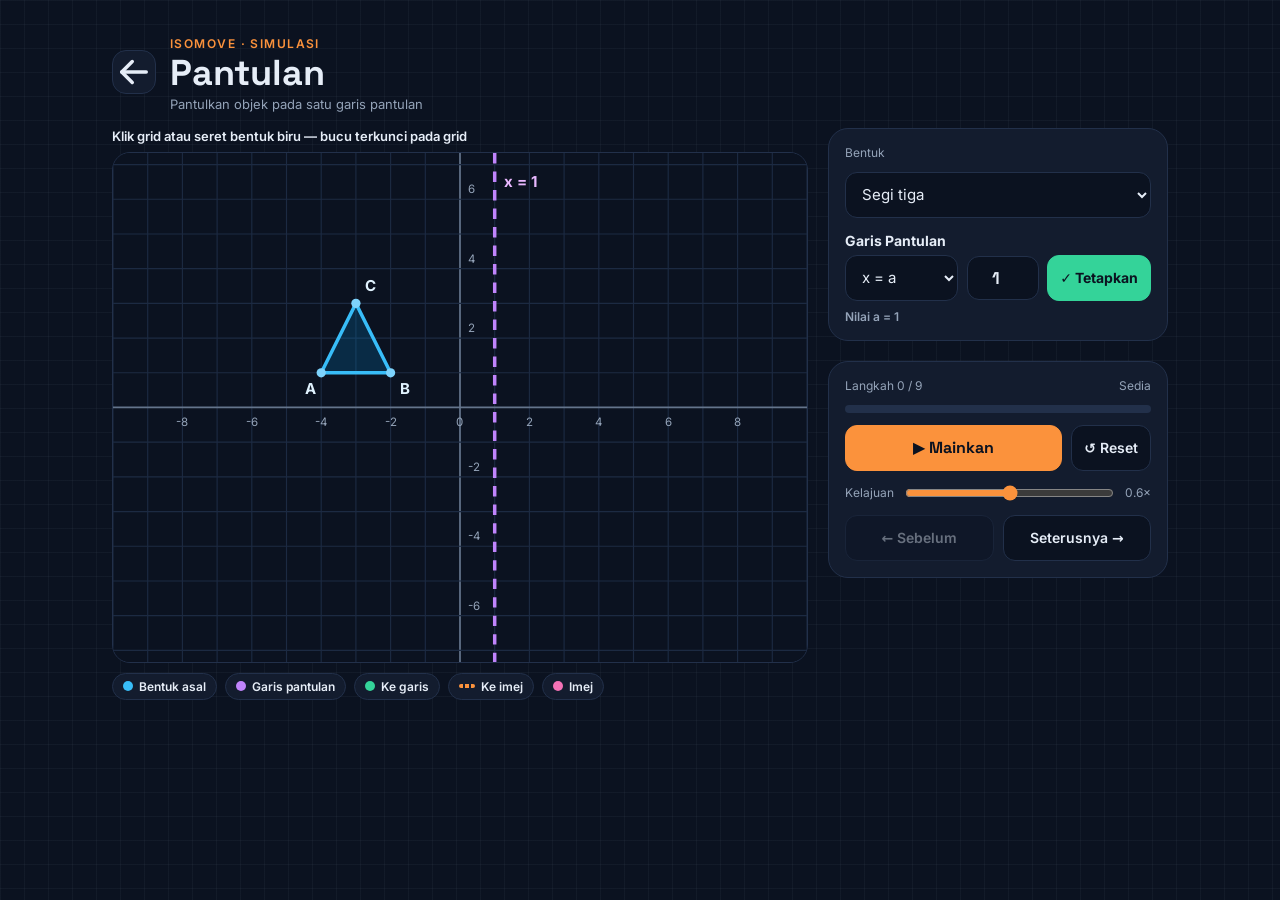
==== simulasi/pantulan.html @ 5b227b2c "Buang kotak penerangan, koordinat dan Ingat dalam ketiga-tiga simulasi Co-Authored-By: Claude Opus 5" ====
<!doctype html>
<html lang="ms">
<head>
<meta charset="utf-8">
<meta name="viewport" content="width=device-width, initial-scale=1, viewport-fit=cover">
<title>Simulasi Pantulan · ISOMOVE</title>
<meta name="theme-color" content="#0B1220">
<link rel="manifest" href="../manifest.json">
<link rel="icon" href="../favicon.svg" type="image/svg+xml">
<link rel="apple-touch-icon" href="../icons/apple-touch-icon.png">
<style>
@font-face{font-family:'Inter';font-weight:400;font-display:swap;src:url('../fonts/inter-latin-400-normal.woff2') format('woff2')}
@font-face{font-family:'Inter';font-weight:600;font-display:swap;src:url('../fonts/inter-latin-600-normal.woff2') format('woff2')}
@font-face{font-family:'Inter';font-weight:700;font-display:swap;src:url('../fonts/inter-latin-700-normal.woff2') format('woff2')}
@font-face{font-family:'Space Grotesk';font-weight:700;font-display:swap;src:url('../fonts/space-grotesk-latin-700-normal.woff2') format('woff2')}
:root{--bg:#0B1220;--surface:#131C2E;--border:#22304A;--text:#E6EDF7;--muted:#94A3B8;--accent:#FB923C;--green:#34D399;--orange:#FB923C;--pink:#F472B6;--amber:#FBBF24;--head:'Space Grotesk',system-ui,sans-serif}
*{box-sizing:border-box}
html,body{margin:0}
body{background-color:var(--bg);background-image:linear-gradient(rgba(148,163,184,.06) 1px,transparent 1px),linear-gradient(90deg,rgba(148,163,184,.06) 1px,transparent 1px);background-size:24px 24px;color:var(--text);font-family:'Inter',system-ui,sans-serif;-webkit-font-smoothing:antialiased;-webkit-tap-highlight-color:transparent}
:focus-visible{outline:3px solid var(--accent);outline-offset:2px}
.wrap{max-width:1120px;margin:0 auto;padding:20px 16px calc(28px + env(safe-area-inset-bottom,0px))}
.top{display:flex;align-items:center;gap:14px;margin-bottom:16px}
.back{flex:none;width:44px;height:44px;border-radius:14px;display:flex;align-items:center;justify-content:center;background:var(--surface);border:1px solid var(--border);color:var(--text)}
.back:hover{border-color:var(--muted)}
.eyebrow{font-size:12px;font-weight:600;letter-spacing:.12em;text-transform:uppercase;color:var(--accent)}
.top h1{margin:2px 0 0;font-family:var(--head);font-size:28px;line-height:1.1}
.top p{margin:2px 0 0;font-size:13px;color:var(--muted)}
.grid{display:grid;grid-template-columns:minmax(0,1fr);grid-template-areas:"controls" "canvas" "player";gap:14px}
.a-controls{grid-area:controls}.a-canvas{grid-area:canvas}.a-player{grid-area:player}
.panel{border:1px solid var(--border);background:var(--surface);padding:16px;border-radius:20px}
.row{display:flex;align-items:center;gap:9px}
label,.muted{font-size:12px;color:var(--muted)}
.title{font-size:14px;font-weight:700;color:var(--text)}
select,input[type=number]{background:var(--bg);color:var(--text);border:1px solid var(--border);border-radius:12px;padding:10px 12px;font:inherit;font-size:15px}
select{width:100%;margin-top:6px;min-height:46px}
input[type=number]{width:78px;min-height:44px;font-family:var(--head);font-weight:700;font-size:17px;text-align:center}
select:focus,input:focus{border-color:var(--accent);outline:none}
button{border:1px solid var(--border);border-radius:12px;padding:10px 12px;min-height:46px;background:var(--bg);color:var(--text);font:inherit;font-weight:600;font-size:14px;cursor:pointer}
button:hover:not(:disabled){border-color:var(--muted)}
button:disabled{opacity:.4;cursor:not-allowed}
.bracket{height:100px;width:12px;border:3px solid var(--accent)}
.bl{border-right:0;border-radius:8px 0 0 8px}.br{border-left:0;border-radius:0 8px 8px 0}
.hint{font-size:13px;font-weight:600;margin:0 0 8px}
svg{display:block;width:100%;height:auto;touch-action:none;font-family:'Inter',sans-serif}#rays{transition:opacity .6s ease}.canvasbox{border:1px solid var(--border);border-radius:18px;overflow:hidden;background:var(--bg)}
canvas{width:100%;height:auto;display:block;touch-action:none;cursor:crosshair}
.legend{display:flex;gap:8px;flex-wrap:wrap;margin-top:10px;font-size:12px;font-weight:600}
.legend span{display:inline-flex;align-items:center;gap:6px;padding:5px 10px;border-radius:999px;background:var(--surface);border:1px solid var(--border)}
.legend i{width:10px;height:10px;border-radius:999px;display:inline-block}
.canvasbox{position:relative}.warning{position:absolute;top:12px;left:50%;transform:translateX(-50%);z-index:2;width:max-content;max-width:calc(100% - 24px);padding:10px 16px;border-radius:14px;background:#FBBF24;color:#0B1220;font-size:14px;font-weight:700;line-height:1.35;text-align:center;box-shadow:0 8px 24px rgba(0,0,0,.45);pointer-events:none;animation:pop .25s ease-out}.warning:empty{display:none}@keyframes pop{from{opacity:0;transform:translate(-50%,-8px)}to{opacity:1;transform:translate(-50%,0)}}@media(min-width:900px){.warning{font-size:15px;top:16px}}@media(prefers-reduced-motion:reduce){.warning{animation:none}}
.barbg{height:8px;background:var(--border);border-radius:999px;overflow:hidden;margin:12px 0}
.bar{height:100%;width:0%;background:var(--accent);border-radius:999px}
.primary{flex:1;background:var(--accent);border-color:var(--accent);color:var(--bg);font-family:var(--head);font-weight:700;font-size:16px}
.primary:hover:not(:disabled){background:#FDBA74;border-color:#FDBA74}
.set{background:var(--green);border-color:var(--green);color:var(--bg);font-weight:700;margin-left:8px}
.set:hover:not(:disabled){background:#6EE7B7;border-color:#6EE7B7}
input[type=range]{accent-color:var(--accent)}
@media(max-width:440px){.wrap{padding:14px 10px 24px}.panel{padding:12px}.row{gap:6px}.set{margin-left:0}button{padding:9px 8px}.top h1{font-size:24px}}
@media(min-width:900px){
 .wrap{padding:32px 32px 40px}
 .top h1{font-size:36px}
 .grid{grid-template-columns:minmax(0,1fr) 340px;grid-template-rows:auto 1fr;grid-template-areas:"canvas controls" "canvas player";align-items:start;gap:20px}
 .a-canvas{grid-row:1 / span 2}
}
.field+.field{margin-top:14px}.axisrow{display:flex;align-items:center;gap:9px}.axisrow>select{flex:1;min-width:0;margin-top:0}.axisvalue{display:flex;align-items:center;gap:8px}.axisvalue input{width:72px;min-width:0}.axisvalue .set{margin-left:0;white-space:nowrap}.valuestatus{font-size:12px;color:var(--muted);margin-top:8px;font-weight:600}#randomize{display:none;width:100%;margin-top:12px}label{display:block;margin-bottom:6px}.note{background:var(--bg);border:1px solid var(--border);border-left:3px solid var(--accent);padding:12px 14px;margin-top:12px;border-radius:12px;font-size:13px;line-height:1.6;color:var(--text)}.note strong{color:#FDBA74}.statusline{font-size:13px;margin-top:12px;line-height:1.7;color:var(--text)}.statusline strong{color:var(--muted);font-weight:600}@media(max-width:380px){.axisvalue input{width:56px}.axisvalue .set{padding:9px 8px;font-size:12px}}
</style>
</head>
<body>
<main class="wrap">
<header class="top">
<a class="back" href="../#/simulasi" aria-label="Kembali ke Simulasi"><svg width="22" height="22" viewBox="0 0 24 24" fill="none" stroke="currentColor" stroke-width="2" stroke-linecap="round" stroke-linejoin="round" aria-hidden="true"><path d="M19 12H5"/><path d="M11 6l-6 6 6 6"/></svg></a>
<div><span class="eyebrow">ISOMOVE · Simulasi</span><h1>Pantulan</h1><p>Pantulkan objek pada satu garis pantulan</p></div>
</header>
<div class="grid">
<section class="panel a-controls">
<div class="field"><label for="shape">Bentuk</label><select id="shape"><option value="triangle">Segi tiga</option><option value="square">Segi empat</option><option value="pentagon">Pentagon</option><option value="hexagon">Heksagon</option><option value="trapezium">Trapezium</option><option value="random">Random</option></select></div>
<div class="field"><label for="axis" class="title" style="color:var(--text);font-size:14px;font-weight:700">Garis Pantulan</label><div class="axisrow"><select id="axis"><option value="x">x = a</option><option value="y">y = b</option><option value="d">y = x</option><option value="n">y = −x</option></select><div id="valuebox" class="axisvalue"><input id="value" type="number" min="-5" max="5" step="1" value="1" aria-label="Nilai a"><button id="apply" type="button" class="set">✓ Tetapkan</button></div></div><div id="valuestatus" class="valuestatus">Nilai a = 1</div><div id="explain" class="note" hidden></div></div>
<button id="randomize">⚄ Jana Bentuk Baharu</button>
</section>
<div class="a-canvas">
<p class="hint">Klik grid atau seret bentuk biru — bucu terkunci pada grid</p>
<div class="canvasbox"><div id="movewarning" class="warning" role="alert" aria-live="assertive"></div><svg id="svg" viewBox="0 0 600 440" aria-label="Grid Cartes dan animasi pantulan"><rect width="600" height="440" fill="#0B1220"/><g id="grid"></g><g id="refaxis"></g><g id="original"></g><g id="rays"></g><g id="image"></g><g id="effects"></g><rect id="hit" width="600" height="440" fill="transparent" style="cursor:crosshair;touch-action:none"/></svg></div>
<div class="legend"><span><i style="background:#38BDF8"></i>Bentuk asal</span><span><i style="background:#C084FC"></i>Garis pantulan</span><span><i style="background:#34D399"></i>Ke garis</span><span><i style="background:repeating-linear-gradient(90deg,#FB923C 0 4px,transparent 4px 6px);border-radius:2px;width:16px;height:4px"></i>Ke imej</span><span><i style="background:#F472B6"></i>Imej</span></div>
</div>
<section class="panel a-player">
<div class="row" style="justify-content:space-between"><span id="stage" class="muted">Langkah 0 / 9</span><span id="status" class="muted">Sedia</span></div>
<div class="barbg"><div id="progress" class="bar"></div></div>
<div class="row"><button id="play" class="primary">▶ Mainkan</button><button id="reset">↺ Reset</button></div>
<div class="row" style="margin:12px 0"><label for="speed" style="margin:0">Kelajuan</label><input id="speed" type="range" min=".2" max="1" step=".1" value=".6" style="flex:1;min-width:0"><span id="speedlabel" class="muted">0.6×</span></div>
<div class="row"><button id="prev" style="flex:1">← Sebelum</button><button id="next" style="flex:1">Seterusnya →</button></div>
<div id="coordinates" class="statusline" hidden></div>
</section>
</div>
</main>
<script>
(()=>{
const $=id=>document.getElementById(id),NS='http://www.w3.org/2000/svg',S=30,OX=300,OY=220,L='ABCDEF';
const presets={triangle:[[0,0],[2,0],[1,2]],square:[[0,0],[3,0],[3,2],[0,2]],pentagon:[[0,0],[2,0],[3,1],[1,3],[-1,1]],hexagon:[[0,0],[2,0],[3,1],[2,3],[0,3],[-1,1]],trapezium:[[0,0],[4,0],[3,2],[1,2]]};
const g={grid:$('grid'),axis:$('refaxis'),original:$('original'),rays:$('rays'),image:$('image'),fx:$('effects')},P=p=>[OX+p[0]*S,OY-p[1]*S];
function make(tag,attrs,parent){let e=document.createElementNS(NS,tag);Object.entries(attrs).forEach(([k,v])=>e.setAttribute(k,v));parent.appendChild(e);return e}
function textAt(parent,p,str,color,dx=8,dy=-11){let q=P(p),e=make('text',{x:q[0]+dx,y:q[1]+dy,fill:color,'font-size':13,'font-weight':700,'pointer-events':'none'},parent);e.textContent=str}
for(let x=-10;x<=10;x++)make('line',{x1:OX+x*S,y1:0,x2:OX+x*S,y2:440,stroke:x?'#1C2A42':'#64748B','stroke-width':x?1:1.5},g.grid);
for(let y=-7;y<=7;y++)make('line',{x1:0,y1:OY-y*S,x2:600,y2:OY-y*S,stroke:y?'#1C2A42':'#64748B','stroke-width':y?1:1.5},g.grid);
for(let x=-8;x<=8;x+=2)make('text',{x:OX+x*S,y:OY+16,fill:'#94A3B8','font-size':10,'text-anchor':'middle'},g.grid).textContent=x;
for(let y=-6;y<=6;y+=2)if(y)make('text',{x:OX+7,y:OY-y*S-5,fill:'#94A3B8','font-size':10},g.grid).textContent=y;
let anchor=[-4,1],kind='x',a=1,template=presets.triangle,pts=[],imgs=[],steps=[],index=0,progress=0,mode='idle',wait=0,playing=false,frame=0,last=null,valid=true,ring,glow,blink,tip,num,vertices=[];
function reflect(p){return kind==='x'?[2*a-p[0],p[1]]:kind==='y'?[p[0],2*a-p[1]]:kind==='d'?[p[1],p[0]]:[-p[1],-p[0]]}
function foot(p){return kind==='x'?[a,p[1]]:kind==='y'?[p[0],a]:kind==='d'?[(p[0]+p[1])/2,(p[0]+p[1])/2]:[(p[0]-p[1])/2,(p[1]-p[0])/2]}
function fits(pos){let ps=template.map(p=>[p[0]+pos[0],p[1]+pos[1]]);return [...ps,...ps.map(reflect)].every(p=>p[0]>=-9&&p[0]<=9&&p[1]>=-6&&p[1]<=6)}
function convexHull(points){
 const sorted=points.slice().sort((a,b)=>a[0]-b[0]||a[1]-b[1]);
 const cross=(o,a,b)=>(a[0]-o[0])*(b[1]-o[1])-(a[1]-o[1])*(b[0]-o[0]);
 const low=[],high=[];
 for(const p of sorted){while(low.length>=2&&cross(low[low.length-2],low[low.length-1],p)<=0)low.pop();low.push(p)}
 for(const p of sorted.slice().reverse()){while(high.length>=2&&cross(high[high.length-2],high[high.length-1],p)<=0)high.pop();high.push(p)}
 return low.slice(0,-1).concat(high.slice(0,-1));
}
function randomShape(){
 const previous=JSON.stringify(template);
 for(let attempt=0;attempt<350;attempt++){
  const desired=3+Math.floor(Math.random()*4);
  const cloud=Array.from({length:desired+3},()=>[Math.floor(Math.random()*6),Math.floor(Math.random()*5)]);
  const unique=[...new Map(cloud.map(p=>[p.join(','),p])).values()];
  const hull=convexHull(unique);
  if(hull.length!==desired)continue;
  const minX=Math.min(...hull.map(p=>p[0])),minY=Math.min(...hull.map(p=>p[1]));
  const candidate=hull.map(p=>[p[0]-minX,p[1]-minY]);
  if(JSON.stringify(candidate)===previous)continue;
  const old=template;template=candidate;
  let ok=false;
  for(let y=-5;y<=5&&!ok;y++)for(let x=-8;x<=7&&!ok;x++)if(fits([x,y]))ok=true;
  template=old;
  if(ok)return candidate;
 }
 // Bentuk sandaran yang kecil dan mempunyai bucu berbeza.
 return [[0,0],[2,0],[2,2],[0,2]];
}
function updateButtons(){$('play').textContent=playing?'⏸ Pause':index>=steps.length?'↻ Ulang':'▶ Mainkan';$('prev').disabled=index===0&&progress===0;$('next').disabled=index>=steps.length}
function stop(){playing=false;cancelAnimationFrame(frame);last=null;updateButtons()}
function dist(p){return kind==='x'?Math.abs(p[0]-a):kind==='y'?Math.abs(p[1]-a):kind==='d'?Math.abs(p[0]-p[1])/Math.SQRT2:Math.abs(p[0]+p[1])/Math.SQRT2}function nearestIdx(){let k=0;pts.forEach((p,i)=>{if(dist(p)<dist(pts[k])-1e-9)k=i});return k}let order=[];function info(){const na=String(a).replace('-','−'),name=kind==='x'?'x = '+na:kind==='y'?'y = '+na:kind==='d'?'y = x':'y = −x',type=kind==='x'?'garis menegak':kind==='y'?'garis mengufuk':'garis condong';
$('explain').innerHTML='Pantulkan pada garis <strong>'+name+'</strong> ('+type+').<br>Laluan hijau: bucu ke garis pantulan. Laluan oren: garis ke imej, dengan jarak yang sama.';
const k=nearestIdx();const A=pts[k],B=imgs[k],N=L[k],f=v=>String(v).replace('-','−');let html='<strong>Bucu terdekat dengan garis:</strong> '+N+'<br><strong>Koordinat:</strong> '+N+'('+A.map(f).join(', ')+') → '+N+'′('+B.map(f).join(', ')+')';
if(kind==='x'||kind==='y'){const d=dist(A);html+='<br><strong>Jarak '+N+' ke garis:</strong> '+d+' petak · <strong>Jarak garis ke '+N+'′:</strong> '+d+' petak'}else html+='<br><strong>Garis pantulan:</strong> '+name;
if(dist(A)<1e-9)html+='<br>'+N+' berada pada garis pantulan, jadi kedudukannya tidak berubah.';$('coordinates').innerHTML=html}
function setup(){
stop();kind=$('axis').value;index=0;progress=0;mode='idle';wait=0;
$('valuebox').style.display=kind==='x'||kind==='y'?'flex':'none';$('valuestatus').style.display=kind==='x'||kind==='y'?'block':'none';$('valuestatus').textContent='Nilai '+(kind==='x'?'a':'b')+' = '+a;$('valuestatus').style.color='#94A3B8';$('value').setAttribute('aria-label',kind==='x'?'Nilai a':'Nilai b');$('randomize').style.display=$('shape').value==='random'?'block':'none';
valid=true;
if(!valid){$('play').disabled=true;$('status').textContent='Masukkan nilai integer antara −5 hingga 5';return}
if(!fits(anchor)){let found=false;for(let y=-5;y<=5&&!found;y++)for(let x=-8;x<=7&&!found;x++)if(fits([x,y])){anchor=[x,y];found=true}if(!found){valid=false;$('play').disabled=true;$('status').textContent='Bentuk tidak muat pada grid';return}}
$('play').disabled=false;[g.axis,g.original,g.rays,g.image,g.fx].forEach(group=>group.replaceChildren());
const path=kind==='x'?`M${OX+a*S} 0 V440`:kind==='y'?`M0 ${OY-a*S} H600`:kind==='d'?'M80 440 L520 0':'M80 0 L520 440';
make('path',{d:path,stroke:'#c084fc','stroke-width':3,'stroke-dasharray':'9 7',fill:'none'},g.axis);
textAt(g.axis,kind==='x'?[a,6]:kind==='y'?[-8,a]:kind==='d'?[5,5]:[5,-5],kind==='x'?`x = ${a}`:kind==='y'?`y = ${a}`:kind==='d'?'y = x':'y = −x','#e9b8ff');
pts=template.map(p=>[p[0]+anchor[0],p[1]+anchor[1]]);imgs=pts.map(reflect);info();
make('polygon',{points:pts.map(P).map(q=>q.join(',')).join(' '),fill:'#0284c7','fill-opacity':'.22',stroke:'#38bdf8','stroke-width':3},g.original);
pts.forEach((p,i)=>{let q=P(p);make('circle',{cx:q[0],cy:q[1],r:4,fill:'#7dd3fc'},g.original);textAt(g.original,p,L[i],'#e0f2fe',i===0?-14:8,i<2?18:-11)});
steps=[];
const k0=nearestIdx();order=pts.map((_,j)=>(k0+j)%pts.length);order.forEach(i=>{const p=pts[i];[[p,foot(p)],[foot(p),imgs[i]]].forEach(([from,to],half)=>{let start=P(from),end=P(to),units=Math.max(Math.abs(to[0]-from[0]),Math.abs(to[1]-from[1]));let line=make('line',{x1:start[0],y1:start[1],x2:start[0],y2:start[1],stroke:half?'#fb923c':'#34d399','stroke-width':3,'stroke-linecap':'round'},g.rays);if(half)line.setAttribute('stroke-dasharray','7 6');steps.push({type:'ray',index:i,half,a:start,b:end,units,line})})});
vertices=imgs.map((p,i)=>{let group=make('g',{},g.image),q=P(p);make('circle',{cx:q[0],cy:q[1],r:4,fill:'#f472b6'},group);textAt(group,p,L[i]+'′','#fbcfe8',i===0?-14:8,i<2?18:-11);return group});
order.forEach(i=>{const p=imgs[i];let start=P(p),end=P(imgs[(i+1)%imgs.length]),line=make('line',{x1:start[0],y1:start[1],x2:start[0],y2:start[1],stroke:'#f472b6','stroke-width':3.8,'stroke-linecap':'round'},g.image);steps.push({type:'edge',index:i,a:start,b:end,units:Math.hypot(end[0]-start[0],end[1]-start[1])/S,line})});
glow=make('circle',{r:20,fill:'#facc15','fill-opacity':'.16'},g.fx);ring=make('circle',{r:15,fill:'none',stroke:'#facc15','stroke-width':3.5},g.fx);blink=make('circle',{r:12,fill:'#facc15','fill-opacity':'.3',stroke:'#facc15','stroke-width':3},g.fx);tip=make('circle',{r:5,fill:'#facc15',stroke:'white','stroke-width':1},g.fx);num=make('text',{fill:'#fde68a','font-size':17,'font-weight':700,'font-family':'Space Grotesk, sans-serif','text-anchor':'middle',stroke:'#0B1220','stroke-width':3.5,'paint-order':'stroke','pointer-events':'none'},g.fx);draw();
}
function draw(){
if(!valid)return;
steps.forEach((s,i)=>{let t=i<index?1:i===index?progress:0;s.line.setAttribute('x2',s.a[0]+(s.b[0]-s.a[0])*t);s.line.setAttribute('y2',s.a[1]+(s.b[1]-s.a[1])*t);s.line.style.opacity=t>0?1:0});
let s=steps[index],ray=s&&s.type==='ray';
if(ray&&s.half===0&&mode==='highlight'){let p=P(pts[s.index]),v=Math.abs(Math.sin(wait/170));[ring,glow].forEach(e=>{e.setAttribute('cx',p[0]);e.setAttribute('cy',p[1]);e.setAttribute('r',14+8*v);e.style.opacity=.35+.65*v})}else{ring.style.opacity=0;glow.style.opacity=0}
if(ray&&mode==='axisHold'){let v=Math.abs(Math.sin(wait/140));blink.setAttribute('cx',s.a[0]);blink.setAttribute('cy',s.a[1]);blink.setAttribute('r',10+8*v);blink.style.opacity=.15+.85*v}else blink.style.opacity=0;
if(s&&mode==='move'){let x=s.a[0]+(s.b[0]-s.a[0])*progress,y=s.a[1]+(s.b[1]-s.a[1])*progress;tip.setAttribute('cx',x);tip.setAttribute('cy',y);tip.style.opacity=progress>0?1:0;if(ray&&progress>0&&s.units>0){let count=Math.min(Math.max(1,Math.ceil(s.units)),Math.floor(progress*s.units+1e-6)+1);num.setAttribute('x',x+15);num.setAttribute('y',y-13);num.textContent=String(count);num.style.opacity=1}else num.style.opacity=0}else{tip.style.opacity=0;num.style.opacity=0}
vertices.forEach((v,i)=>v.style.opacity=index>=2*order.indexOf(i)+2?1:0);g.rays.style.opacity=index>=steps.length?0:1;
$('stage').textContent=`Langkah ${index} / ${steps.length}`;
$('status').textContent=mode==='idle'?'Sedia':!s?'Selesai':s.type==='edge'?`Bina sisi ${L[s.index]}′–${L[(s.index+1)%pts.length]}′`:L[s.index]+(s.half?' → '+L[s.index]+'′':' → garis');
$('progress').style.width=(steps.length?(index+progress)/steps.length*100:0)+'%';updateButtons();
}
function nextMode(){if(index>=steps.length)return 'done';let s=steps[index];return s.type==='edge'?'move':s.half===0?'highlight':'axisHold'}
function advance(){index=Math.min(steps.length,index+1);progress=0;wait=0;mode=nextMode();if(index===steps.length)stop()}
function tick(now){if(!playing)return;if(last===null)last=now;let dt=Math.min(now-last,60)*Number($('speed').value);last=now;
if(mode==='highlight'){wait+=dt;if(wait>=850){wait=0;mode='move'}}else if(mode==='axisHold'){wait+=dt;if(wait>=810){wait=0;mode='move'}}else if(mode==='move'){let s=steps[index];if(s){progress+=dt/(s.type==='edge'?480:Math.max(550,s.units*360));if(progress>=1)advance()}else stop()}draw();if(playing)frame=requestAnimationFrame(tick)}
$('play').onclick=()=>{if(!valid)return;if(playing){stop();draw();return}if(index>=steps.length){index=0;progress=0;mode='idle';wait=0}if(mode==='idle'){mode='highlight';wait=0}playing=true;last=null;updateButtons();draw();frame=requestAnimationFrame(tick)};
function jump(dir){if(!valid)return;stop();if(dir>0){if(index>=steps.length)return;index++}else{if(index===0){progress=0;mode='idle';draw();return}index--}progress=0;wait=0;mode=index===0?'idle':index>=steps.length?'done':'move';draw()}
$('next').onclick=()=>jump(1);$('prev').onclick=()=>jump(-1);$('reset').onclick=()=>{anchor=[-4,1];setup()};
$('speed').oninput=()=>{$('speedlabel').textContent=Number($('speed').value).toFixed(1)+'×'};
$('shape').onchange=()=>{template=$('shape').value==='random'?randomShape():presets[$('shape').value];anchor=[-4,1];setup()};
$('randomize').onclick=()=>{template=randomShape();anchor=[-4,1];setup()};$('axis').onchange=setup;
function applyValue(){const raw=$('value').value.trim(),v=Number(raw);if(raw===''||!Number.isInteger(v)||v< -5||v>5){$('valuestatus').textContent='Masukkan integer −5 hingga 5';$('valuestatus').style.color='#FBBF24';return}a=v;setup()}
$('apply').onclick=applyValue;$('value').onkeydown=e=>{if(e.key==='Enter'){e.preventDefault();applyValue()}};$('value').oninput=()=>{$('valuestatus').textContent='Belum ditetapkan';$('valuestatus').style.color='#94A3B8'};
const hit=$('hit'),svg=$('svg'),warning=$('movewarning');
let dragging=false,offset=[0,0],activePointer=null;
function centroid(){let sx=0,sy=0;template.forEach(p=>{sx+=p[0];sy+=p[1]});return [sx/template.length,sy/template.length]}
function coords(e){let r=svg.getBoundingClientRect();return [((e.clientX-r.left)/r.width*600-OX)/S,(OY-(e.clientY-r.top)/r.height*440)/S]}
function insideShape(pos){let poly=template.map(p=>[p[0]+anchor[0],p[1]+anchor[1]]),inside=false;for(let i=0,j=poly.length-1;i<poly.length;j=i++){let u=poly[i],v=poly[j];if((u[1]>pos[1])!==(v[1]>pos[1])&&pos[0]<(v[0]-u[0])*(pos[1]-u[1])/(v[1]-u[1])+u[0])inside=!inside}return inside}
function placeAt(pos){let q=[Math.round(pos[0]),Math.round(pos[1])];if(fits(q)){warning.textContent='';if(q[0]!==anchor[0]||q[1]!==anchor[1]){anchor=q;setup()}}else warning.textContent='⚠ Di luar kawasan dibenarkan! Bentuk asal dan imej pantulan mesti berada dalam grid.'}
hit.addEventListener('pointerdown',e=>{if(!valid)return;let pos=coords(e);dragging=true;activePointer=e.pointerId;if(insideShape(pos)){offset=[anchor[0]-pos[0],anchor[1]-pos[1]]}else{let c=centroid();offset=[-c[0],-c[1]];placeAt([pos[0]+offset[0],pos[1]+offset[1]])}try{hit.setPointerCapture(e.pointerId)}catch(err){}e.preventDefault()});
hit.addEventListener('pointermove',e=>{if(!dragging||e.pointerId!==activePointer)return;let p=coords(e);placeAt([p[0]+offset[0],p[1]+offset[1]])});
function endDrag(e){if(e.pointerId===activePointer){dragging=false;activePointer=null}}
hit.addEventListener('pointerup',endDrag);hit.addEventListener('pointercancel',endDrag);
setup();
})();
</script>
</body>
</html>
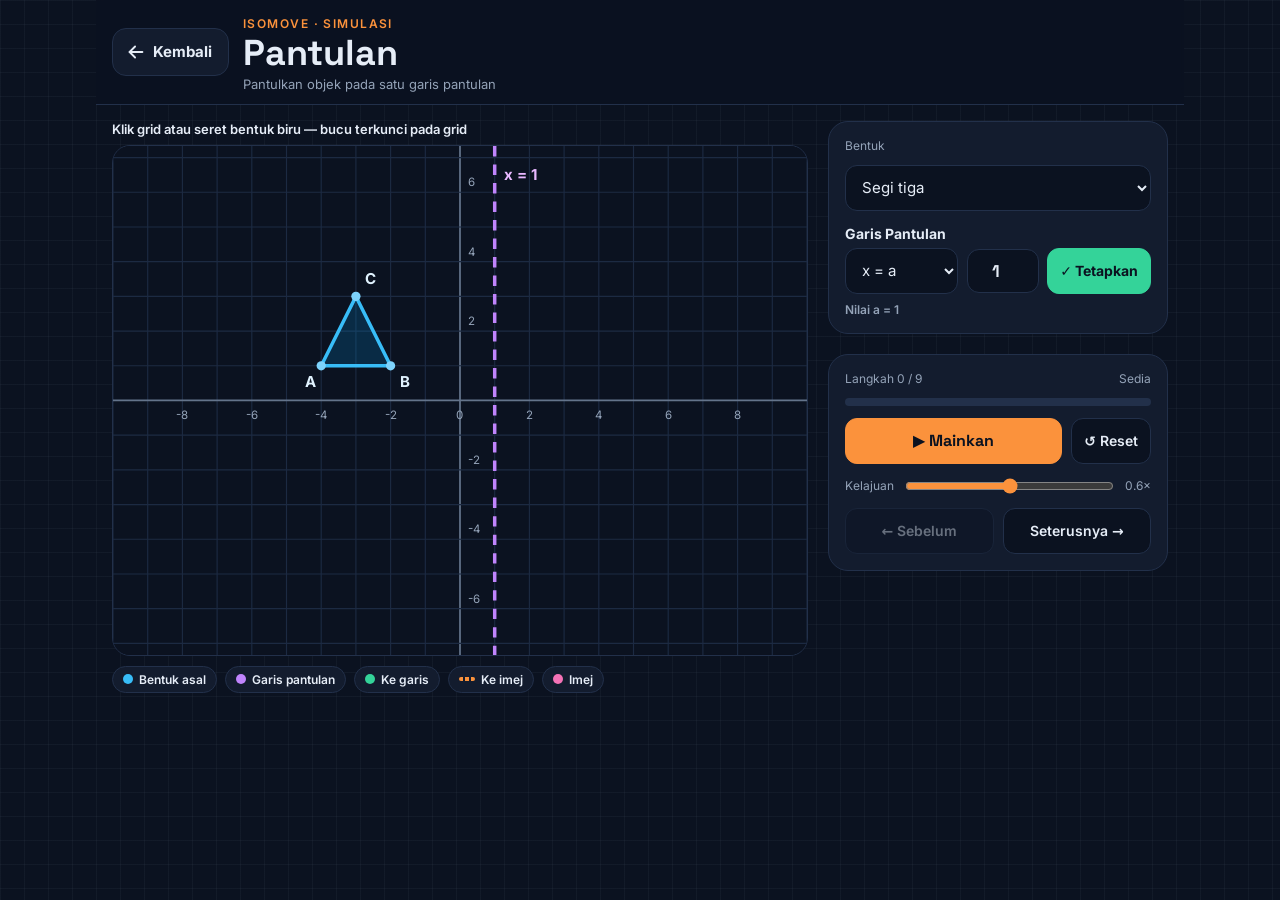
==== commit 2e790fbd: "Butang Kembali di simulasi lebih mudah ditekan di iPhone Header melekat di atas, elak kawasan jam/no" ====
--- a/simulasi/pantulan.html
+++ b/simulasi/pantulan.html
@@ -62,12 +62,20 @@
  .a-canvas{grid-row:1 / span 2}
 }
 .field+.field{margin-top:14px}.axisrow{display:flex;align-items:center;gap:9px}.axisrow>select{flex:1;min-width:0;margin-top:0}.axisvalue{display:flex;align-items:center;gap:8px}.axisvalue input{width:72px;min-width:0}.axisvalue .set{margin-left:0;white-space:nowrap}.valuestatus{font-size:12px;color:var(--muted);margin-top:8px;font-weight:600}#randomize{display:none;width:100%;margin-top:12px}label{display:block;margin-bottom:6px}.note{background:var(--bg);border:1px solid var(--border);border-left:3px solid var(--accent);padding:12px 14px;margin-top:12px;border-radius:12px;font-size:13px;line-height:1.6;color:var(--text)}.note strong{color:#FDBA74}.statusline{font-size:13px;margin-top:12px;line-height:1.7;color:var(--text)}.statusline strong{color:var(--muted);font-weight:600}@media(max-width:380px){.axisvalue input{width:56px}.axisvalue .set{padding:9px 8px;font-size:12px}}
+
+/* Butang kembali mudah ditekan di iPhone: elak kawasan jam/notch, header melekat di atas */
+.wrap{padding-top:0}
+.top{position:sticky;top:0;z-index:20;margin:0 -16px 16px;padding:calc(12px + env(safe-area-inset-top,0px)) 16px 12px;background:rgba(11,18,32,.94);-webkit-backdrop-filter:blur(10px);backdrop-filter:blur(10px);border-bottom:1px solid var(--border)}
+.back{width:auto;height:48px;padding:0 16px 0 12px;gap:6px;font-weight:700;font-size:15px;text-decoration:none;touch-action:manipulation}
+.back span{line-height:1}
+@media(max-width:440px){.top{margin:0 -10px 14px;padding-left:10px;padding-right:10px}.wrap{padding-top:0}}
+@media(max-width:420px){.top h1{font-size:22px}.top p{display:none}}
 </style>
 </head>
 <body>
 <main class="wrap">
 <header class="top">
-<a class="back" href="../#/simulasi" aria-label="Kembali ke Simulasi"><svg width="22" height="22" viewBox="0 0 24 24" fill="none" stroke="currentColor" stroke-width="2" stroke-linecap="round" stroke-linejoin="round" aria-hidden="true"><path d="M19 12H5"/><path d="M11 6l-6 6 6 6"/></svg></a>
+<a class="back" href="../#/simulasi" aria-label="Kembali ke Simulasi"><svg width="22" height="22" viewBox="0 0 24 24" fill="none" stroke="currentColor" stroke-width="2" stroke-linecap="round" stroke-linejoin="round" aria-hidden="true"><path d="M19 12H5"/><path d="M11 6l-6 6 6 6"/></svg><span>Kembali</span></a>
 <div><span class="eyebrow">ISOMOVE · Simulasi</span><h1>Pantulan</h1><p>Pantulkan objek pada satu garis pantulan</p></div>
 </header>
 <div class="grid">
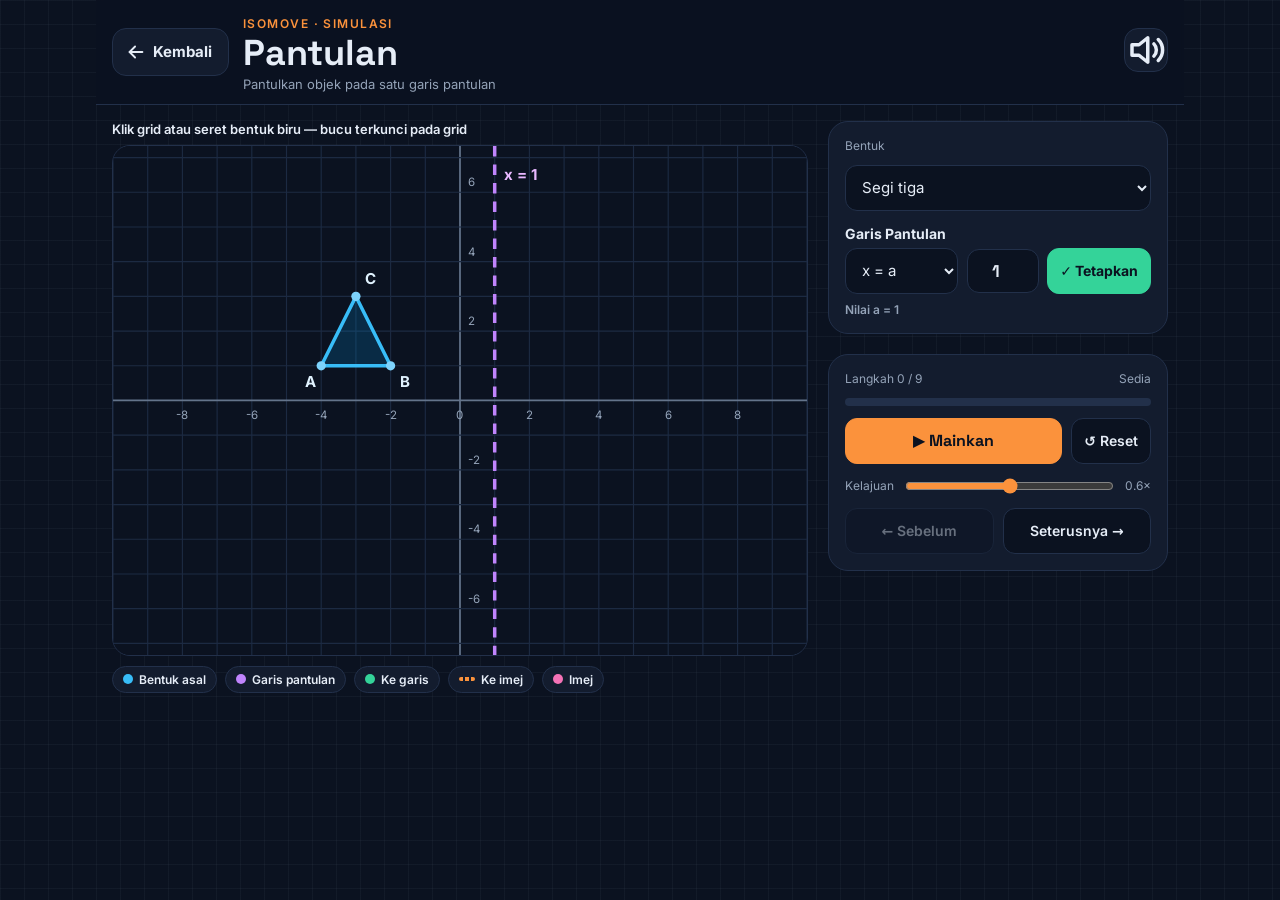
==== commit 9deb0c74: "Bunyi dan bintang: Latihan, Kuiz dan Simulasi, dengan butang tutup/buka bunyi Co-Authored-By: Claude" ====
--- a/simulasi/pantulan.html
+++ b/simulasi/pantulan.html
@@ -70,6 +70,7 @@
 .back span{line-height:1}
 @media(max-width:440px){.top{margin:0 -10px 14px;padding-left:10px;padding-right:10px}.wrap{padding-top:0}}
 @media(max-width:420px){.top h1{font-size:22px}.top p{display:none}}
+.top-snd{margin-left:auto;flex:none}
 </style>
 </head>
 <body>
@@ -77,7 +78,7 @@
 <header class="top">
 <a class="back" href="../#/simulasi" aria-label="Kembali ke Simulasi"><svg width="22" height="22" viewBox="0 0 24 24" fill="none" stroke="currentColor" stroke-width="2" stroke-linecap="round" stroke-linejoin="round" aria-hidden="true"><path d="M19 12H5"/><path d="M11 6l-6 6 6 6"/></svg><span>Kembali</span></a>
 <div><span class="eyebrow">ISOMOVE · Simulasi</span><h1>Pantulan</h1><p>Pantulkan objek pada satu garis pantulan</p></div>
-</header>
+<span class="top-snd" id="sndslot"></span></header>
 <div class="grid">
 <section class="panel a-controls">
 <div class="field"><label for="shape">Bentuk</label><select id="shape"><option value="triangle">Segi tiga</option><option value="square">Segi empat</option><option value="pentagon">Pentagon</option><option value="hexagon">Heksagon</option><option value="trapezium">Trapezium</option><option value="random">Random</option></select></div>
@@ -205,5 +206,7 @@
 setup();
 })();
 </script>
+<script src="../js/fx.js"></script>
+<script>if(window.FX){document.getElementById('sndslot').innerHTML=FX.button();FX.watchSim('status',document.querySelector('.canvasbox'))}</script>
 </body>
 </html>
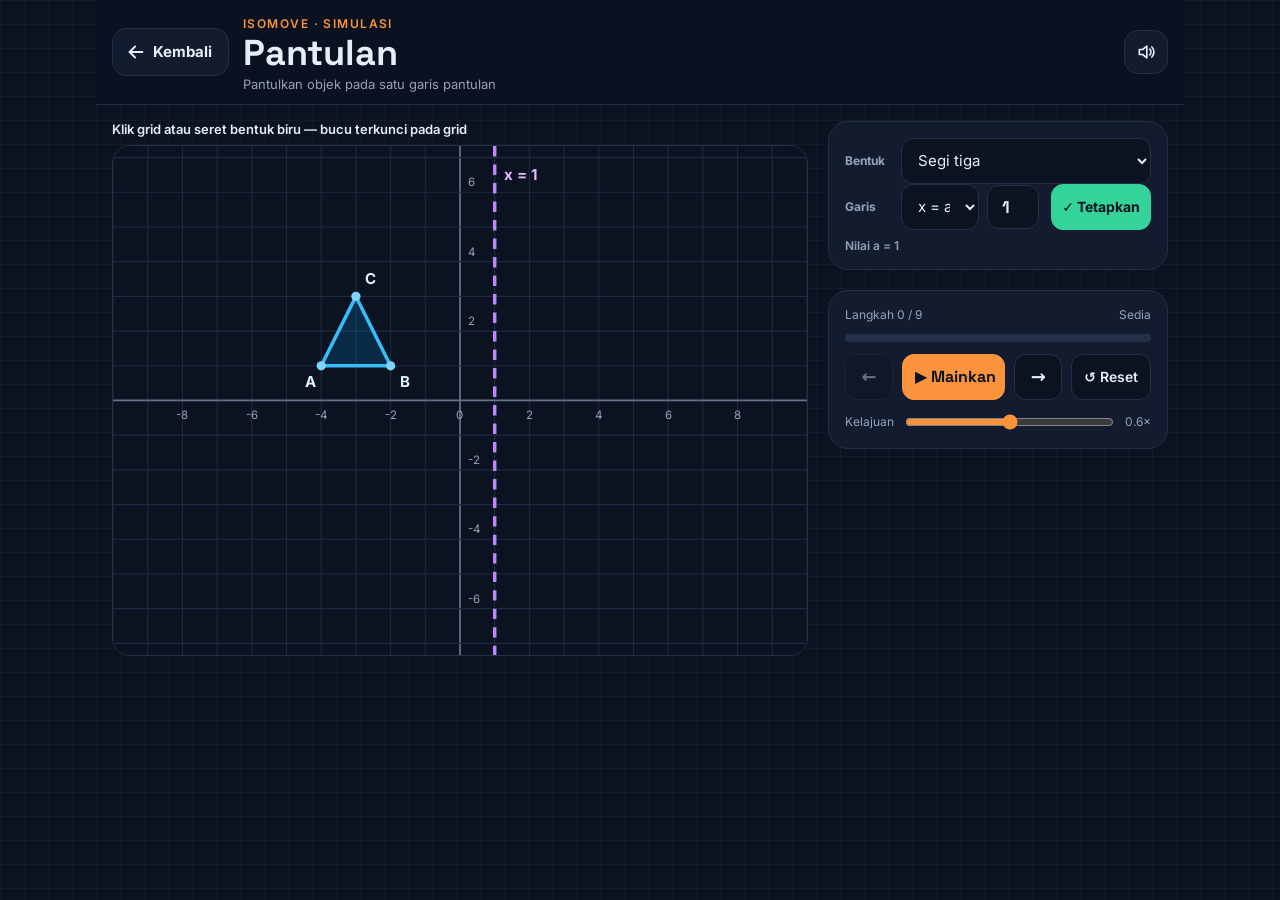
==== commit 996ddeb5: "Simulasi muat satu skrin telefon tanpa skrol; buang petunjuk warna Kawalan dipadatkan (label sebaris" ====
--- a/simulasi/pantulan.html
+++ b/simulasi/pantulan.html
@@ -71,6 +71,57 @@
 @media(max-width:440px){.top{margin:0 -10px 14px;padding-left:10px;padding-right:10px}.wrap{padding-top:0}}
 @media(max-width:420px){.top h1{font-size:22px}.top p{display:none}}
 .top-snd{margin-left:auto;flex:none}
+/* Amaran: satu baris kecil di luar grid, kiri atas (ganti teks petunjuk) */
+.a-canvas .warning{position:static;display:block;transform:none;width:max-content;max-width:100%;margin:0 0 8px;padding:3px 8px;border-radius:6px;font-size:11px;font-weight:700;line-height:1.4;text-align:left;white-space:nowrap;overflow:hidden;text-overflow:ellipsis;box-shadow:none;opacity:1;animation:none}
+.a-canvas .warning:empty{display:none}
+.a-canvas:has(.warning:not(:empty)) .hint{display:none}
+/* ===== Kawalan padat + satu skrin di telefon ===== */
+.back svg{width:22px;height:22px;flex:none}
+.crow{display:flex;align-items:center;gap:8px}
+.crow+.crow{margin-top:10px}
+.cl{flex:none;width:60px;margin:0;font-size:12px;font-weight:700;color:var(--muted)}
+.crow select{flex:1;min-width:0;margin-top:0}
+.sr{position:absolute;width:1px;height:1px;overflow:hidden;clip:rect(0 0 0 0);white-space:nowrap}
+.rnd{width:100%;margin-top:8px}
+.vec{display:flex;align-items:stretch;gap:6px}
+.vec .bracket{height:auto}
+.vcol{display:flex;flex-direction:column;gap:6px}
+.vcol .row{gap:6px}.vcol .muted{width:10px}
+.crow .set{margin-left:4px;white-space:nowrap}
+.crow .coord{flex:1;flex-wrap:nowrap;gap:6px}
+.crow .axisvalue{flex:none}
+.cl{width:48px}.crow .coord input,.crow .axisvalue input{width:52px}.crow .set{padding-left:10px;padding-right:10px}
+.pbtns #prev,.pbtns #next{flex:none;width:48px;padding:0;font-size:18px}
+.pbtns button{white-space:nowrap}.pbtns .primary{min-width:0}
+.pspeed{margin-top:12px}
+.a-controls .note{margin-top:10px}
+@media(max-width:699px){
+ .wrap{height:100svh;display:flex;flex-direction:column;padding-bottom:calc(8px + env(safe-area-inset-bottom,0px))}
+ .top{margin-bottom:8px;padding-top:calc(6px + env(safe-area-inset-top,0px));padding-bottom:6px;gap:10px}
+ .top .eyebrow{display:none}
+ .top h1{font-size:20px;margin:0}
+ .back{height:40px;padding:0 12px 0 10px;font-size:14px}
+ .top .snd-btn{width:40px;height:40px;min-height:40px;border-radius:12px}
+ .grid{flex:1;min-height:0;display:flex;flex-direction:column;gap:8px}
+ .panel{padding:10px 12px;border-radius:16px}
+ select,input[type=number]{min-height:38px;padding:5px 8px;font-size:16px}
+ input[type=number]{width:54px}
+ .coord input,.axisvalue input{width:52px}
+ button{min-height:40px;padding:6px 10px}
+ .crow+.crow{margin-top:8px}
+ .cl{width:52px;font-size:11.5px}
+ .vcol{gap:4px}
+ .a-controls .note{margin-top:8px;padding:6px 10px;font-size:12px;line-height:1.4}
+ .valuestatus{font-size:11px;margin-top:4px}
+ .a-canvas{flex:1;min-height:170px;display:flex;flex-direction:column}
+ .hint,.sub{display:none}
+ .a-canvas .warning{margin:0 0 4px}
+ .canvasbox{flex:1;min-height:0;container-type:size;display:flex;align-items:center;justify-content:center;border:0;border-radius:0;background:none;overflow:visible}
+ .canvasbox>canvas,.canvasbox>svg{width:min(100cqw,calc(100cqh * 600 / 440));height:auto;aspect-ratio:600/440;border:1px solid var(--border);border-radius:14px}
+ .barbg{margin:8px 0}
+ .pspeed{margin-top:8px}
+ .primary{font-size:15px}
+}
 </style>
 </head>
 <body>
@@ -81,21 +132,20 @@
 <span class="top-snd" id="sndslot"></span></header>
 <div class="grid">
 <section class="panel a-controls">
-<div class="field"><label for="shape">Bentuk</label><select id="shape"><option value="triangle">Segi tiga</option><option value="square">Segi empat</option><option value="pentagon">Pentagon</option><option value="hexagon">Heksagon</option><option value="trapezium">Trapezium</option><option value="random">Random</option></select></div>
-<div class="field"><label for="axis" class="title" style="color:var(--text);font-size:14px;font-weight:700">Garis Pantulan</label><div class="axisrow"><select id="axis"><option value="x">x = a</option><option value="y">y = b</option><option value="d">y = x</option><option value="n">y = −x</option></select><div id="valuebox" class="axisvalue"><input id="value" type="number" min="-5" max="5" step="1" value="1" aria-label="Nilai a"><button id="apply" type="button" class="set">✓ Tetapkan</button></div></div><div id="valuestatus" class="valuestatus">Nilai a = 1</div><div id="explain" class="note" hidden></div></div>
-<button id="randomize">⚄ Jana Bentuk Baharu</button>
+<div class="crow"><label class="cl" for="shape">Bentuk</label><select id="shape"><option value="triangle">Segi tiga</option><option value="square">Segi empat</option><option value="pentagon">Pentagon</option><option value="hexagon">Heksagon</option><option value="trapezium">Trapezium</option><option value="random">Random</option></select></div>
+<button id="randomize" class="rnd">⚄ Jana Bentuk Baharu</button>
+<div class="crow"><label class="cl" for="axis">Garis</label><select id="axis"><option value="x">x = a</option><option value="y">y = b</option><option value="d">y = x</option><option value="n">y = −x</option></select><div id="valuebox" class="axisvalue"><input id="value" type="number" min="-5" max="5" step="1" value="1" aria-label="Nilai a"><button id="apply" type="button" class="set">✓ Tetapkan</button></div></div>
+<div id="valuestatus" class="valuestatus">Nilai a = 1</div><div id="explain" class="note" hidden></div>
 </section>
 <div class="a-canvas">
 <p class="hint">Klik grid atau seret bentuk biru — bucu terkunci pada grid</p>
-<div class="canvasbox"><div id="movewarning" class="warning" role="alert" aria-live="assertive"></div><svg id="svg" viewBox="0 0 600 440" aria-label="Grid Cartes dan animasi pantulan"><rect width="600" height="440" fill="#0B1220"/><g id="grid"></g><g id="refaxis"></g><g id="original"></g><g id="rays"></g><g id="image"></g><g id="effects"></g><rect id="hit" width="600" height="440" fill="transparent" style="cursor:crosshair;touch-action:none"/></svg></div>
-<div class="legend"><span><i style="background:#38BDF8"></i>Bentuk asal</span><span><i style="background:#C084FC"></i>Garis pantulan</span><span><i style="background:#34D399"></i>Ke garis</span><span><i style="background:repeating-linear-gradient(90deg,#FB923C 0 4px,transparent 4px 6px);border-radius:2px;width:16px;height:4px"></i>Ke imej</span><span><i style="background:#F472B6"></i>Imej</span></div>
+<div id="movewarning" class="warning" role="alert" aria-live="assertive"></div><div class="canvasbox"><svg id="svg" viewBox="0 0 600 440" aria-label="Grid Cartes dan animasi pantulan"><rect width="600" height="440" fill="#0B1220"/><g id="grid"></g><g id="refaxis"></g><g id="original"></g><g id="rays"></g><g id="image"></g><g id="effects"></g><rect id="hit" width="600" height="440" fill="transparent" style="cursor:crosshair;touch-action:none"/></svg></div>
 </div>
 <section class="panel a-player">
 <div class="row" style="justify-content:space-between"><span id="stage" class="muted">Langkah 0 / 9</span><span id="status" class="muted">Sedia</span></div>
 <div class="barbg"><div id="progress" class="bar"></div></div>
-<div class="row"><button id="play" class="primary">▶ Mainkan</button><button id="reset">↺ Reset</button></div>
-<div class="row" style="margin:12px 0"><label for="speed" style="margin:0">Kelajuan</label><input id="speed" type="range" min=".2" max="1" step=".1" value=".6" style="flex:1;min-width:0"><span id="speedlabel" class="muted">0.6×</span></div>
-<div class="row"><button id="prev" style="flex:1">← Sebelum</button><button id="next" style="flex:1">Seterusnya →</button></div>
+<div class="row pbtns"><button id="prev" aria-label="Langkah sebelum">←</button><button id="play" class="primary">▶ Mainkan</button><button id="next" aria-label="Langkah seterusnya">→</button><button id="reset">↺ Reset</button></div>
+<div class="row pspeed"><label for="speed" style="margin:0">Kelajuan</label><input id="speed" type="range" min=".2" max="1" step=".1" value=".6" style="flex:1;min-width:0"><span id="speedlabel" class="muted">0.6×</span></div>
 <div id="coordinates" class="statusline" hidden></div>
 </section>
 </div>
@@ -198,7 +248,7 @@
 function centroid(){let sx=0,sy=0;template.forEach(p=>{sx+=p[0];sy+=p[1]});return [sx/template.length,sy/template.length]}
 function coords(e){let r=svg.getBoundingClientRect();return [((e.clientX-r.left)/r.width*600-OX)/S,(OY-(e.clientY-r.top)/r.height*440)/S]}
 function insideShape(pos){let poly=template.map(p=>[p[0]+anchor[0],p[1]+anchor[1]]),inside=false;for(let i=0,j=poly.length-1;i<poly.length;j=i++){let u=poly[i],v=poly[j];if((u[1]>pos[1])!==(v[1]>pos[1])&&pos[0]<(v[0]-u[0])*(pos[1]-u[1])/(v[1]-u[1])+u[0])inside=!inside}return inside}
-function placeAt(pos){let q=[Math.round(pos[0]),Math.round(pos[1])];if(fits(q)){warning.textContent='';if(q[0]!==anchor[0]||q[1]!==anchor[1]){anchor=q;setup()}}else warning.textContent='⚠ Di luar kawasan dibenarkan! Bentuk asal dan imej pantulan mesti berada dalam grid.'}
+function placeAt(pos){let q=[Math.round(pos[0]),Math.round(pos[1])];if(fits(q)){warning.textContent='';if(q[0]!==anchor[0]||q[1]!==anchor[1]){anchor=q;setup()}}else warning.textContent='⚠ Di luar grid'}
 hit.addEventListener('pointerdown',e=>{if(!valid)return;let pos=coords(e);dragging=true;activePointer=e.pointerId;if(insideShape(pos)){offset=[anchor[0]-pos[0],anchor[1]-pos[1]]}else{let c=centroid();offset=[-c[0],-c[1]];placeAt([pos[0]+offset[0],pos[1]+offset[1]])}try{hit.setPointerCapture(e.pointerId)}catch(err){}e.preventDefault()});
 hit.addEventListener('pointermove',e=>{if(!dragging||e.pointerId!==activePointer)return;let p=coords(e);placeAt([p[0]+offset[0],p[1]+offset[1]])});
 function endDrag(e){if(e.pointerId===activePointer){dragging=false;activePointer=null}}
